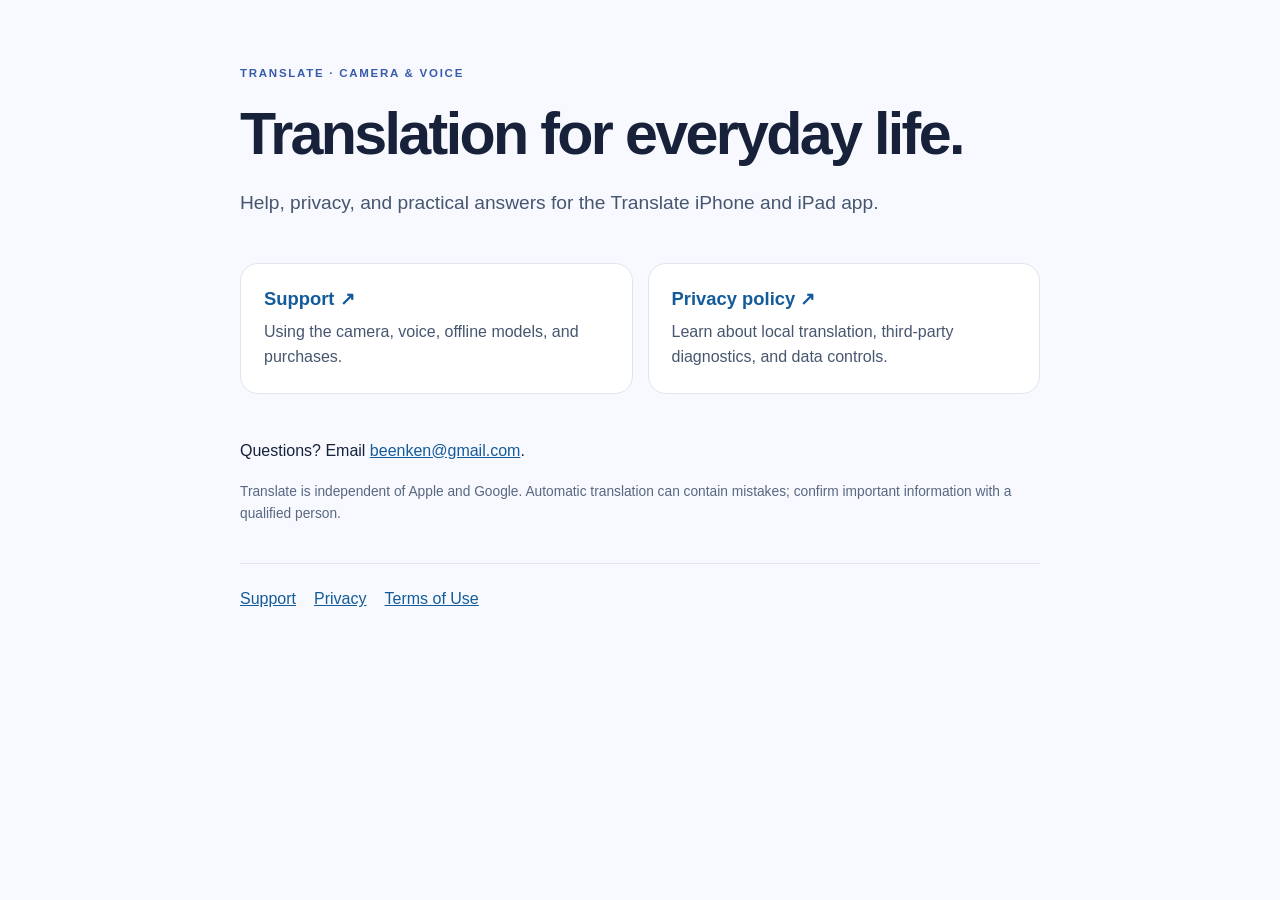
==== index.html @ 5eaf0d1c "Create public Translate support, privacy and help site" ====
<!doctype html>
<html lang="en"><head><meta charset="utf-8"><meta name="viewport" content="width=device-width,initial-scale=1">
<meta name="description" content="Translate: Camera & Voice support, privacy, and help."><title>Translate — Support & Privacy</title>
<link rel="stylesheet" href="styles.css"></head>
<body><main>
<p class="eyebrow">TRANSLATE · CAMERA & VOICE</p>
<h1>Translation for everyday life.</h1>
<p class="lead">Help, privacy, and practical answers for the Translate iPhone and iPad app.</p>
<div class="grid"><a class="card" href="support.html"><h2>Support <span aria-hidden="true">↗</span></h2><p>Using the camera, voice, offline models, and purchases.</p></a>
<a class="card" href="privacy.html"><h2>Privacy policy <span aria-hidden="true">↗</span></h2><p>Learn about local translation, third-party diagnostics, and data controls.</p></a></div>
<p>Questions? Email <a href="mailto:beenken@gmail.com">beenken@gmail.com</a>.</p>
<p class="fine">Translate is independent of Apple and Google. Automatic translation can contain mistakes; confirm important information with a qualified person.</p>
<footer><a href="support.html">Support</a><a href="privacy.html">Privacy</a><a href="https://www.apple.com/legal/internet-services/itunes/dev/stdeula/">Terms of Use</a></footer>
</main></body></html>
---- styles.css ----
:root{color-scheme:light dark;font-family:-apple-system,BlinkMacSystemFont,"Segoe UI",sans-serif;line-height:1.6}
*{box-sizing:border-box}
body{margin:0;background:#0e1322;color:#f2f4fa}
main{max-width:850px;margin:0 auto;padding:64px 25px 40px}
h1{font-size:clamp(2.2rem,5vw,3.7rem);line-height:1.14;letter-spacing:-.045em;margin:12px 0 20px}
h2{font-size:1.15rem;line-height:1.3;margin:0 0 8px}
a{color:#91c9ff}
a:hover{text-decoration-thickness:2px}
p{margin:0 0 18px}
.lead{font-size:1.2rem;color:#d2d9e8;max-width:680px}
.eyebrow{font-size:.72rem;font-weight:700;letter-spacing:.15em;text-transform:uppercase;color:#a7baff}
.grid{display:grid;grid-template-columns:repeat(auto-fit,minmax(245px,1fr));gap:15px;margin:26px 0}
.card{display:block;border:1px solid #34415d;border-radius:18px;padding:23px;margin:18px 0;background:#1a2235;text-decoration:none}
.card p{color:#d2d9e8;margin:0}
.card a{text-decoration:underline}
.fine{color:#aab4c8;font-size:.86rem}
footer{display:flex;gap:18px;flex-wrap:wrap;margin-top:38px;padding-top:22px;border-top:1px solid #34415d}
@media(prefers-color-scheme:light){body{background:#f7f9fe;color:#17213a}.lead,.card p{color:#47566f}.eyebrow{color:#385baa}.card{background:#fff;border-color:#dee5ef}.fine{color:#596780}a{color:#145b9a}footer{border-color:#dee5ef}}
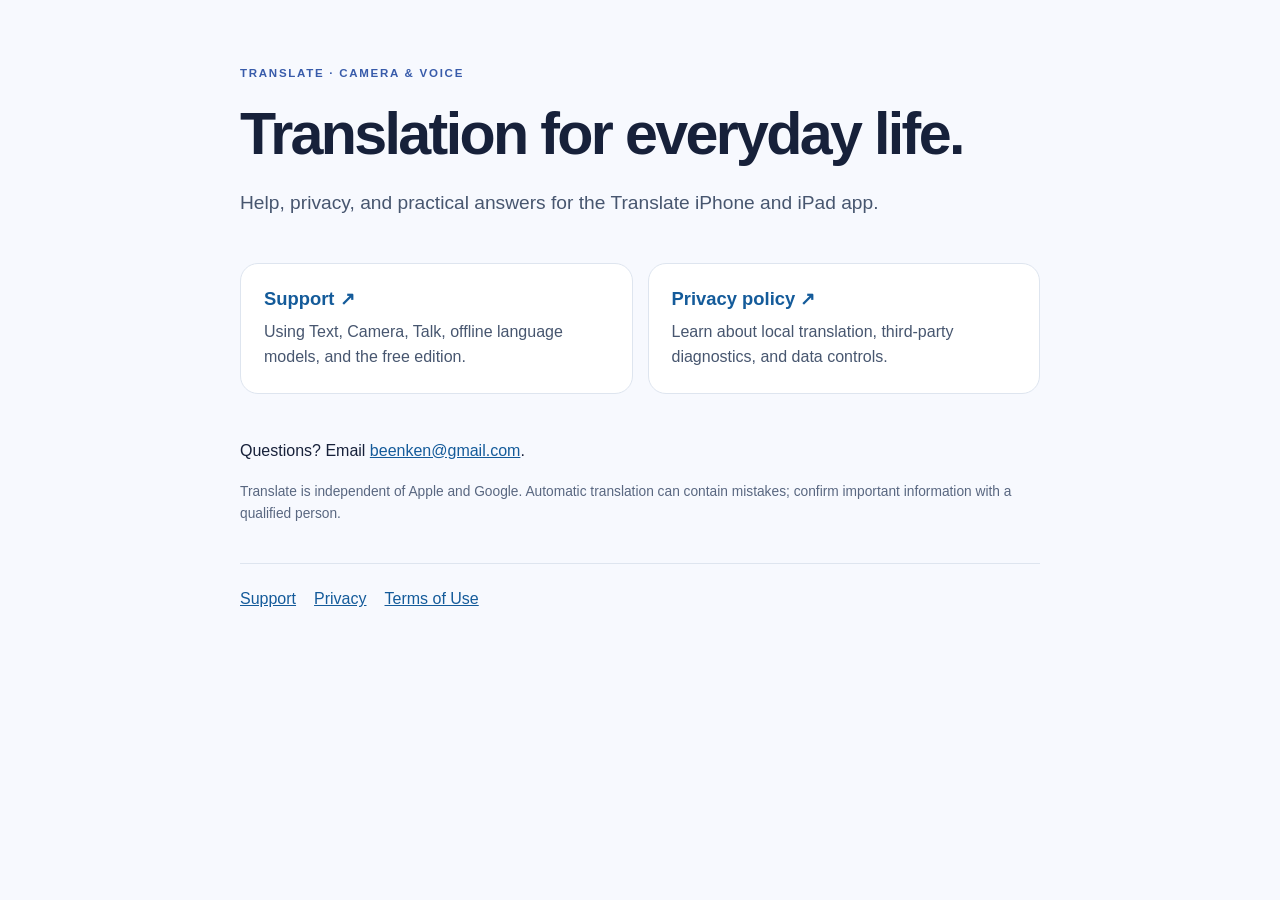
==== commit 59da4d90: "Align Translate support and privacy purchase guidance with free Build27" ====
--- a/index.html
+++ b/index.html
@@ -6,7 +6,7 @@
 <p class="eyebrow">TRANSLATE · CAMERA & VOICE</p>
 <h1>Translation for everyday life.</h1>
 <p class="lead">Help, privacy, and practical answers for the Translate iPhone and iPad app.</p>
-<div class="grid"><a class="card" href="support.html"><h2>Support <span aria-hidden="true">↗</span></h2><p>Using the camera, voice, offline models, and purchases.</p></a>
+<div class="grid"><a class="card" href="support.html"><h2>Support <span aria-hidden="true">↗</span></h2><p>Using Text, Camera, Talk, offline language models, and the free edition.</p></a>
 <a class="card" href="privacy.html"><h2>Privacy policy <span aria-hidden="true">↗</span></h2><p>Learn about local translation, third-party diagnostics, and data controls.</p></a></div>
 <p>Questions? Email <a href="mailto:beenken@gmail.com">beenken@gmail.com</a>.</p>
 <p class="fine">Translate is independent of Apple and Google. Automatic translation can contain mistakes; confirm important information with a qualified person.</p>
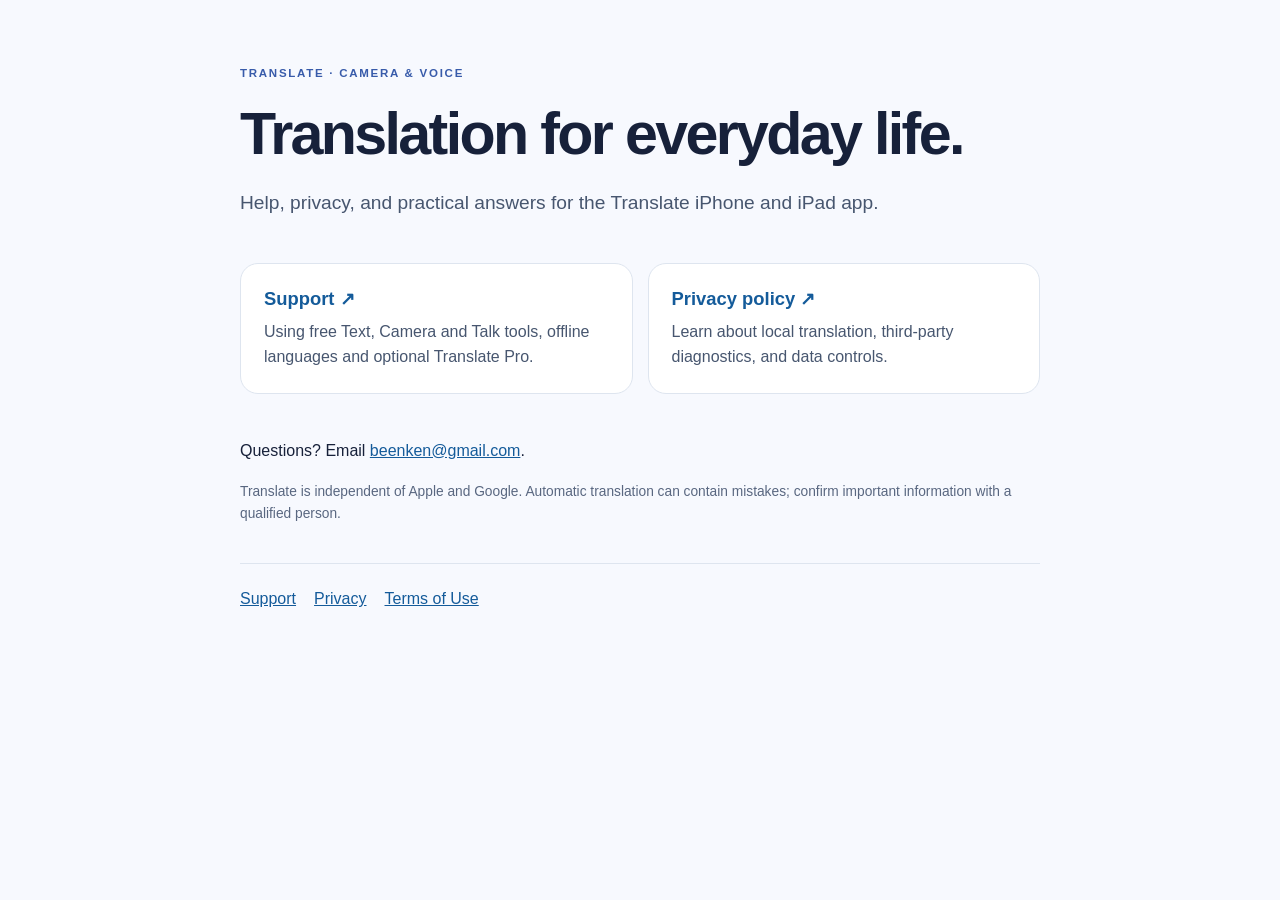
==== commit 577ec3b9: "Align Translate support and privacy guidance with optional paid Pro" ====
--- a/index.html
+++ b/index.html
@@ -6,7 +6,7 @@
 <p class="eyebrow">TRANSLATE · CAMERA & VOICE</p>
 <h1>Translation for everyday life.</h1>
 <p class="lead">Help, privacy, and practical answers for the Translate iPhone and iPad app.</p>
-<div class="grid"><a class="card" href="support.html"><h2>Support <span aria-hidden="true">↗</span></h2><p>Using Text, Camera, Talk, offline language models, and the free edition.</p></a>
+<div class="grid"><a class="card" href="support.html"><h2>Support <span aria-hidden="true">↗</span></h2><p>Using free Text, Camera and Talk tools, offline languages and optional Translate Pro.</p></a>
 <a class="card" href="privacy.html"><h2>Privacy policy <span aria-hidden="true">↗</span></h2><p>Learn about local translation, third-party diagnostics, and data controls.</p></a></div>
 <p>Questions? Email <a href="mailto:beenken@gmail.com">beenken@gmail.com</a>.</p>
 <p class="fine">Translate is independent of Apple and Google. Automatic translation can contain mistakes; confirm important information with a qualified person.</p>
